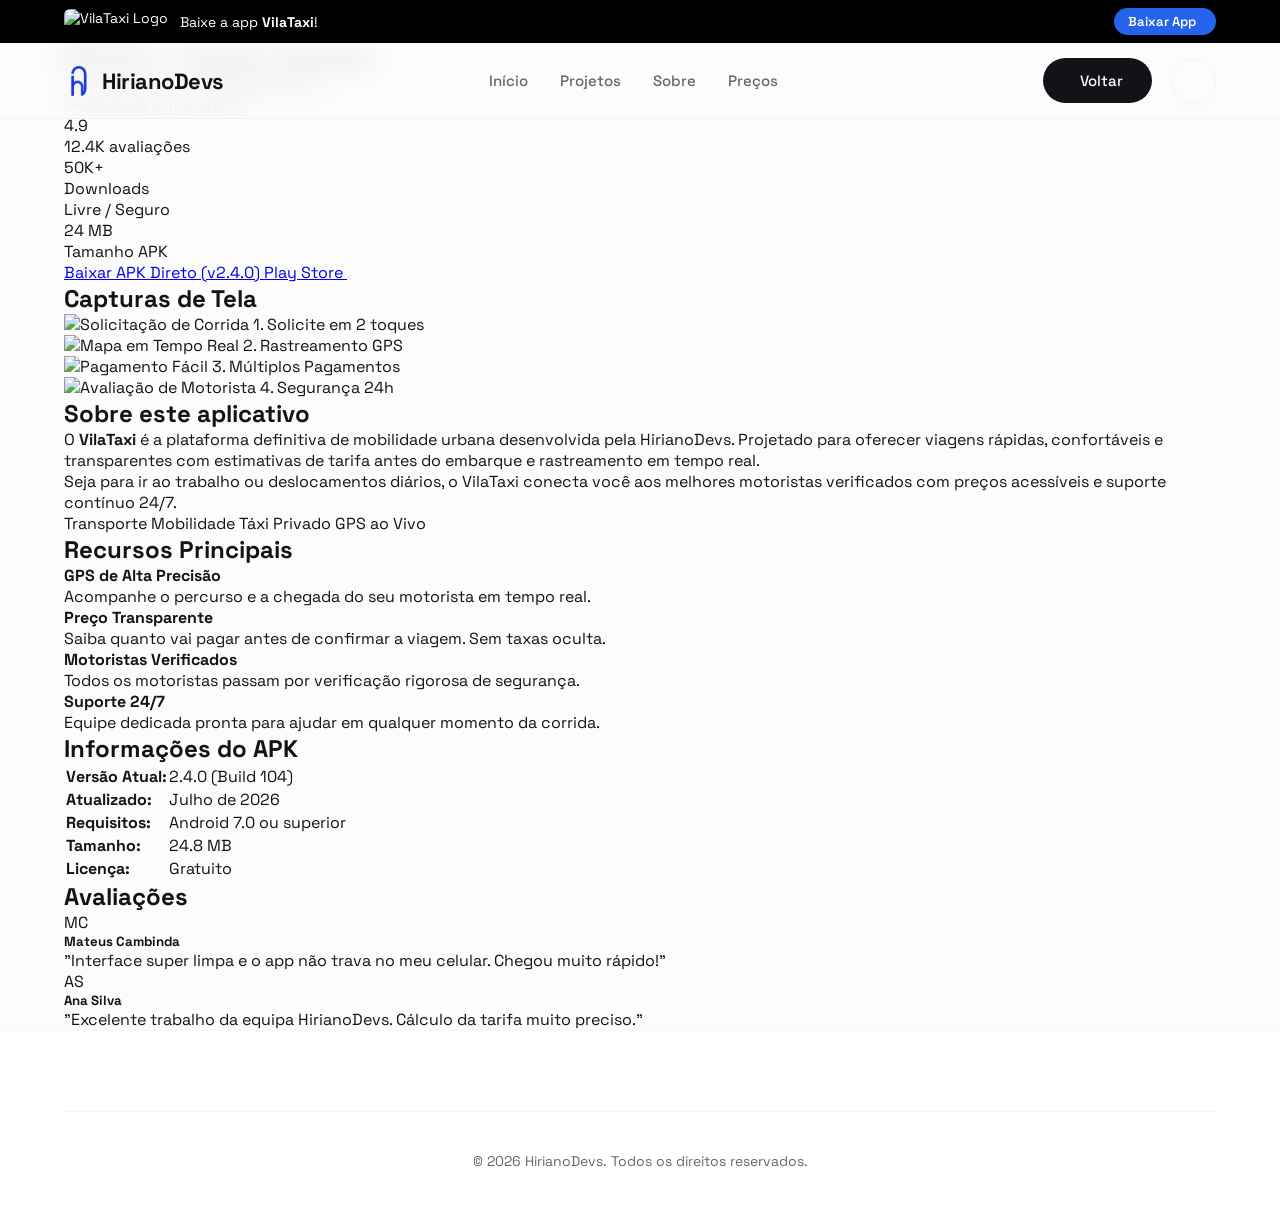
==== vilataxi/index.html @ 4a9a0a60 "Create index.html" ====
<!DOCTYPE html>
<html lang="pt-BR">
<head>
    <meta charset="UTF-8">
    <meta name="viewport" content="width=device-width, initial-scale=1.0">
    <title>VilaTaxi — Aplicativo de Mobilidade Urbana | HirianoDevs</title>

    <meta name="theme-color" content="#0066FF">
    <meta name="apple-mobile-web-app-status-bar-style" content="black-translucent">

    <link rel="icon" type="image/png" href="../images/favicon.png">

    <link rel="preconnect" href="https://fonts.googleapis.com">
    <link rel="preconnect" href="https://fonts.gstatic.com" crossorigin>
    <link href="https://fonts.googleapis.com/css2?family=Space+Grotesk:wght@400;500;600;700&display=swap" rel="stylesheet">
    <link href="https://cdn.jsdelivr.net/npm/remixicon@4.2.0/fonts/remixicon.css" rel="stylesheet">

    <!-- CSS Globais e Estilos da Store -->
    <link rel="stylesheet" href="../style.css">
    <link rel="stylesheet" href="vilataxi-store.css">
</head>
<body>

    <header>
        <!-- BARRA FIXA DO TOPO -->
        <div class="top-bar">
            <div class="container top-bar-container">
                <div class="top-bar-content">
                    <img src="https://i.supaimg.com/0c2919e9-36a7-40d3-ba4e-45bbb4658911/ccfa45b3-053c-4692-838f-c1f5b3a92fce.png" alt="VilaTaxi Logo" class="top-bar-logo">
                    <span>Baixe a app <strong>VilaTaxi</strong>!</span>
                </div>
                <a href="#download" class="top-bar-btn">Baixar App <i class="ri-download-2-line"></i></a>
            </div>
        </div>

        <!-- MENU DE NAVEGAÇÃO -->
        <div class="container nav-container">
            <a href="../" class="logo">
                <img class="logo" src="../images/logo.png" alt="HirianoDevs">
                HirianoDevs
            </a>

            <ul class="nav-menu" id="navMenu">
                <li><a href="../" class="nav-link">Início</a></li>
                <li><a href="../#projetos" class="nav-link">Projetos</a></li>
                <li><a href="../#sobre" class="nav-link">Sobre</a></li>
                <li><a href="../#precos" class="nav-link">Preços</a></li>
            </ul>

            <div class="nav-right-wrapper">
                <div class="nav-btn-wrapper">
                    <a href="../" class="btn-pill"><i class="ri-arrow-left-line"></i> Voltar</a>
                </div>

                <div class="header-actions">
                    <button class="theme-toggle-btn" id="themeToggle" aria-label="Alternar Tema">
                        <i class="ri-moon-line"></i>
                    </button>
                    <div class="menu-toggle" id="menuToggle">
                        <i class="ri-menu-line"></i>
                    </div>
                </div>
            </div>
        </div>
    </header>

    <main class="store-main">
        <div class="container">

            <!-- CABEÇALHO DO APLICATIVO (ESTILO PLAYSTORE) -->
            <section class="app-header-card">
                <div class="app-header-top">
                    <div class="app-icon-wrapper">
                        <img src="https://i.supaimg.com/0c2919e9-36a7-40d3-ba4e-45bbb4658911/ccfa45b3-053c-4692-838f-c1f5b3a92fce.png" alt="VilaTaxi Icon">
                    </div>
                    <div class="app-title-group">
                        <span class="verified-badge"><i class="ri-checkbox-circle-fill"></i> App Oficial</span>
                        <h1>VilaTaxi — Viagens Rápidas</h1>
                        <p class="app-developer">Desenvolvido por <strong>HirianoDevs Inc.</strong></p>
                        <p class="app-category">Mobilidade & Transporte</p>
                    </div>
                </div>

                <!-- MÉTRICAS / ESTATÍSTICAS DO APP -->
                <div class="app-stats-grid">
                    <div class="stat-item">
                        <div class="stat-value">4.9 <i class="ri-star-fill star-icon"></i></div>
                        <div class="stat-label">12.4K avaliações</div>
                    </div>
                    <div class="stat-divider"></div>
                    <div class="stat-item">
                        <div class="stat-value">50K+</div>
                        <div class="stat-label">Downloads</div>
                    </div>
                    <div class="stat-divider"></div>
                    <div class="stat-item">
                        <div class="stat-value"><i class="ri-shield-check-line text-green"></i></div>
                        <div class="stat-label">Livre / Seguro</div>
                    </div>
                    <div class="stat-divider"></div>
                    <div class="stat-item">
                        <div class="stat-value">24 MB</div>
                        <div class="stat-label">Tamanho APK</div>
                    </div>
                </div>

                <!-- AÇÕES DE DOWNLOAD -->
                <div class="app-action-buttons" id="download">
                    <a href="#" class="btn-store-install">
                        <i class="ri-download-cloud-2-line"></i>
                        <span>Baixar APK Direto (v2.4.0)</span>
                    </a>
                    <a href="#" class="btn-store-secondary">
                        <i class="ri-google-play-line"></i>
                        <span>Play Store</span>
                    </a>
                    <button class="btn-store-icon" aria-label="Compartilhar">
                        <i class="ri-share-line"></i>
                    </button>
                </div>
            </section>

            <!-- CARROSSEL DE CAPTURAS DE TELA -->
            <section class="store-section">
                <h2 class="section-title"><i class="ri-image-line"></i> Capturas de Tela</h2>
                <div class="screenshots-scroll">
                    <div class="screenshot-card">
                        <img src="https://images.unsplash.com/photo-1557223562-6c77ef16210f?q=80&w=600&auto=format&fit=crop" alt="Solicitação de Corrida">
                        <span class="screen-caption">1. Solicite em 2 toques</span>
                    </div>
                    <div class="screenshot-card">
                        <img src="https://images.unsplash.com/photo-1526628953301-3e589a6a8b74?q=80&w=600&auto=format&fit=crop" alt="Mapa em Tempo Real">
                        <span class="screen-caption">2. Rastreamento GPS</span>
                    </div>
                    <div class="screenshot-card">
                        <img src="https://images.unsplash.com/photo-1563013544-824ae1b704d3?q=80&w=600&auto=format&fit=crop" alt="Pagamento Fácil">
                        <span class="screen-caption">3. Múltiplos Pagamentos</span>
                    </div>
                    <div class="screenshot-card">
                        <img src="https://images.unsplash.com/photo-1512428559087-560fa5ceab42?q=80&w=600&auto=format&fit=crop" alt="Avaliação de Motorista">
                        <span class="screen-caption">4. Segurança 24h</span>
                    </div>
                </div>
            </section>

            <!-- SOBRE O APLICATIVO -->
            <section class="store-section">
                <h2 class="section-title"><i class="ri-information-line"></i> Sobre este aplicativo</h2>
                <div class="store-description-box">
                    <p>O <strong>VilaTaxi</strong> é a plataforma definitiva de mobilidade urbana desenvolvida pela HirianoDevs. Projetado para oferecer viagens rápidas, confortáveis e transparentes com estimativas de tarifa antes do embarque e rastreamento em tempo real.</p>
                    <p>Seja para ir ao trabalho ou deslocamentos diários, o VilaTaxi conecta você aos melhores motoristas verificados com preços acessíveis e suporte contínuo 24/7.</p>

                    <div class="tags-container">
                        <span class="store-tag">Transporte</span>
                        <span class="store-tag">Mobilidade</span>
                        <span class="store-tag">Táxi Privado</span>
                        <span class="store-tag">GPS ao Vivo</span>
                    </div>
                </div>
            </section>

            <!-- RECURSOS EM DESTAQUE -->
            <section class="store-section">
                <h2 class="section-title"><i class="ri-star-line"></i> Recursos Principais</h2>
                <div class="features-grid">
                    <div class="feature-card">
                        <i class="ri-map-pin-user-line icon-blue"></i>
                        <h4>GPS de Alta Precisão</h4>
                        <p>Acompanhe o percurso e a chegada do seu motorista em tempo real.</p>
                    </div>
                    <div class="feature-card">
                        <i class="ri-wallet-3-line icon-green"></i>
                        <h4>Preço Transparente</h4>
                        <p>Saiba quanto vai pagar antes de confirmar a viagem. Sem taxas oculta.</p>
                    </div>
                    <div class="feature-card">
                        <i class="ri-user-star-line icon-purple"></i>
                        <h4>Motoristas Verificados</h4>
                        <p>Todos os motoristas passam por verificação rigorosa de segurança.</p>
                    </div>
                    <div class="feature-card">
                        <i class="ri-customer-service-2-line icon-orange"></i>
                        <h4>Suporte 24/7</h4>
                        <p>Equipe dedicada pronta para ajudar em qualquer momento da corrida.</p>
                    </div>
                </div>
            </section>

            <!-- INFORMAÇÕES TÉCNICAS -->
            <section class="store-section">
                <h2 class="section-title"><i class="ri-code-s-slash-line"></i> Informações do APK</h2>
                <div class="specs-table-wrapper">
                    <table class="specs-table">
                        <tr>
                            <td><strong>Versão Atual:</strong></td>
                            <td>2.4.0 (Build 104)</td>
                        </tr>
                        <tr>
                            <td><strong>Atualizado:</strong></td>
                            <td>Julho de 2026</td>
                        </tr>
                        <tr>
                            <td><strong>Requisitos:</strong></td>
                            <td>Android 7.0 ou superior</td>
                        </tr>
                        <tr>
                            <td><strong>Tamanho:</strong></td>
                            <td>24.8 MB</td>
                        </tr>
                        <tr>
                            <td><strong>Licença:</strong></td>
                            <td>Gratuito</td>
                        </tr>
                    </table>
                </div>
            </section>

            <!-- AVALIAÇÕES DE USUÁRIOS -->
            <section class="store-section">
                <h2 class="section-title"><i class="ri-chat-smile-2-line"></i> Avaliações</h2>
                <div class="reviews-grid">
                    <div class="review-card">
                        <div class="review-header">
                            <div class="reviewer-avatar">MC</div>
                            <div>
                                <h5>Mateus Cambinda</h5>
                                <div class="review-stars">
                                    <i class="ri-star-fill"></i><i class="ri-star-fill"></i><i class="ri-star-fill"></i><i class="ri-star-fill"></i><i class="ri-star-fill"></i>
                                </div>
                            </div>
                        </div>
                        <p>"Interface super limpa e o app não trava no meu celular. Chegou muito rápido!"</p>
                    </div>

                    <div class="review-card">
                        <div class="review-header">
                            <div class="reviewer-avatar">AS</div>
                            <div>
                                <h5>Ana Silva</h5>
                                <div class="review-stars">
                                    <i class="ri-star-fill"></i><i class="ri-star-fill"></i><i class="ri-star-fill"></i><i class="ri-star-fill"></i><i class="ri-star-fill"></i>
                                </div>
                            </div>
                        </div>
                        <p>"Excelente trabalho da equipa HirianoDevs. Cálculo da tarifa muito preciso."</p>
                    </div>
                </div>
            </section>

        </div>
    </main>

    <footer>
        <div class="container">
            <div class="footer-bottom">
                <p>&copy; 2026 HirianoDevs. Todos os direitos reservados.</p>
            </div>
        </div>
    </footer>

    <script src="../script.js"></script>
</body>
</html>
---- style.css ----
/* --- RESET & VARIÁVEIS MULTITEMA --- */
* {
    margin: 0;
    padding: 0;
    box-sizing: border-box;
    font-family: 'Space Grotesk', sans-serif;
    transition: background-color 0.4s ease, color 0.4s ease, transform 0.3s cubic-bezier(0.16, 1, 0.3, 1), box-shadow 0.3s ease;
}

:root {
    /* Paleta Light Padrão */
    --bg-main: #fcfcfd;
    --bg-card: #ffffff;
    --text-dark: #121316;
    --text-muted: #646770;
    --accent: #2563eb;
    --border-soft: rgba(0, 0, 0, 0.04);
    --header-blur: rgba(252, 252, 253, 0.85);
    
    --topbar-bg: #000000;
    --topbar-text: #ffffff;
    
    --banner-blue: linear-gradient(135deg, #eff6ff 0%, #dbeafe 100%);
    --banner-green: linear-gradient(135deg, #f0fdf4 0%, #dcfce7 100%);
    --banner-purple: linear-gradient(135deg, #faf5ff 0%, #f3e8ff 100%);
    --banner-icon: rgba(255, 255, 255, 0.8);
    --card-glass: rgba(255, 255, 255, 0.7);
    --newsletter-bg: linear-gradient(135deg, #f8fafc 0%, #f1f5f9 100%);
    
    --shadow-soft: 0 10px 40px -10px rgba(0, 0, 0, 0.04);
    --shadow-pro: 0 30px 60px -15px rgba(18, 19, 22, 0.08);
    --radius-pill: 9999px;
    --radius-card: 24px;
}

body.dark-theme {
    /* Paleta Dark Otimizada */
    --bg-main: #0b0c0e;
    --bg-card: #13151a;
    --text-dark: #f3f4f6;
    --text-muted: #9ca3af;
    --accent: #3b82f6;
    --border-soft: rgba(255, 255, 255, 0.06);
    --header-blur: rgba(11, 12, 14, 0.85);
    
    --topbar-bg: #1e232d;
    --topbar-text: #ffffff;
    
    --banner-blue: linear-gradient(135deg, #141f36 0%, #1d2d4f 100%);
    --banner-green: linear-gradient(135deg, #0d2818 0%, #164428 100%);
    --banner-purple: linear-gradient(135deg, #241438 0%, #3b1f5c 100%);
    --banner-icon: rgba(255, 255, 255, 0.07);
    --card-glass: rgba(19, 21, 26, 0.7);
    --newsletter-bg: linear-gradient(135deg, #13151a 0%, #1a1d24 100%);
    
    --shadow-soft: 0 10px 40px -10px rgba(0, 0, 0, 0.3);
    --shadow-pro: 0 30px 60px -15px rgba(0, 0, 0, 0.5);
}

body {
    background-color: var(--bg-main);
    color: var(--text-dark);
    overflow-x: hidden;
}

/* --- LAYOUT UTILITIES --- */
.container {
    width: 100%;
    max-width: 1200px;
    margin: 0 auto;
    padding: 0 24px;
}

/* --- HEADER & TOP BAR --- */
header {
    position: fixed;
    top: 0;
    left: 0;
    width: 100%;
    z-index: 1000;
    background: var(--header-blur);
    backdrop-filter: blur(12px);
    border-bottom: 1px solid var(--border-soft);
}

/* BARRA PROMOCIONAL TOP BAR */
.top-bar {
    background-color: var(--topbar-bg);
    color: var(--topbar-text);
    padding: 8px 0;
    font-size: 14px;
}

.top-bar-container {
    display: flex;
    justify-content: space-between;
    align-items: center;
}

.top-bar-content {
    display: flex;
    align-items: center;
    gap: 12px;
}

.top-bar-logo {
    height: 26px;
    width: auto;
    object-fit: contain;
    border-radius: 6px;
}

.top-bar-btn {
    background: var(--accent);
    color: #ffffff;
    padding: 5px 14px;
    border-radius: var(--radius-pill);
    text-decoration: none;
    font-size: 13px;
    font-weight: 600;
    display: inline-flex;
    align-items: center;
    gap: 6px;
}

.top-bar-btn:hover {
    filter: brightness(1.1);
    transform: scale(1.03);
}

.nav-container {
    display: flex;
    justify-content: space-between;
    align-items: center;
    height: 75px;
}

.logo {
    font-size: 22px;
    font-weight: 700;
    letter-spacing: -0.5px;
    color: var(--text-dark);
    text-decoration: none;
    display: flex;
    align-items: center;
    gap: 8px;
    height: 30px;
}

.nav-menu {
    display: flex;
    gap: 32px;
    list-style: none;
}

.nav-link {
    text-decoration: none;
    color: var(--text-muted);
    font-weight: 500;
    font-size: 15px;
}

.nav-link:hover {
    color: var(--text-dark);
}

.nav-right-wrapper {
    display: flex;
    align-items: center;
    gap: 20px;
}

.header-actions {
    display: flex;
    align-items: center;
    gap: 16px;
}

/* BOTÃO SELETOR DE TEMA */
.theme-toggle-btn {
    background: transparent;
    border: 1px solid var(--border-soft);
    color: var(--text-dark);
    width: 44px;
    height: 44px;
    border-radius: var(--radius-pill);
    display: flex;
    align-items: center;
    justify-content: center;
    cursor: pointer;
    font-size: 18px;
    box-shadow: var(--shadow-soft);
}

.theme-toggle-btn:hover {
    transform: scale(1.05);
    background-color: var(--bg-card);
}

.btn-pill {
    background: var(--text-dark);
    color: var(--bg-main);
    padding: 12px 28px;
    border-radius: var(--radius-pill);
    text-decoration: none;
    font-weight: 500;
    font-size: 15px;
    border: 1px solid transparent;
    display: inline-flex;
    align-items: center;
    justify-content: center;
    gap: 8px;
    cursor: pointer;
}

.btn-pill:hover {
    background: transparent;
    color: var(--text-dark);
    border-color: var(--text-dark);
}

.menu-toggle {
    display: none;
    font-size: 24px;
    cursor: pointer;
    color: var(--text-dark);
}

/* --- HERO SECTION --- */
.hero {
    padding-top: 190px; /* Ajustado para acomodar a barra promocional */
    padding-bottom: 80px;
    text-align: center;
}

.badge {
    background: var(--newsletter-bg);
    color: var(--text-muted);
    padding: 6px 16px;
    border-radius: var(--radius-pill);
    font-size: 14px;
    font-weight: 500;
    display: inline-block;
    margin-bottom: 24px;
    border: 1px solid var(--border-soft);
}

.hero h1 {
    font-size: 56px;
    font-weight: 700;
    line-height: 1.1;
    letter-spacing: -2px;
    margin-bottom: 24px;
    max-width: 850px;
    margin-left: auto;
    margin-right: auto;
}

.hero p {
    font-size: 18px;
    color: var(--text-muted);
    max-width: 580px;
    margin: 0 auto 48px auto;
    line-height: 1.6;
}

.hero-image-container {
    max-width: 1000px;
    margin: 16px auto 0 auto;
    border-radius: var(--radius-card);
    padding: 6px;
    background: var(--bg-card);
    border: 1px solid var(--border-soft);
    box-shadow: var(--shadow-pro);
}

.hero-img-pro {
    width: 100%;
    height: auto;
    display: block;
    border-radius: 18px;
    object-fit: cover;
    max-height: 480px;
}

/* --- BANNERS SUAVES --- */
.banners-section {
    padding-top: 60px;
}

.banners-grid {
    display: grid;
    grid-template-columns: repeat(2, 1fr);
    gap: 24px;
    margin-bottom: 60px;
}

.banner-card {
    border-radius: var(--radius-card);
    padding: 48px;
    display: flex;
    flex-direction: column;
    justify-content: space-between;
    min-height: 380px;
    position: relative;
    overflow: hidden;
    box-shadow: var(--shadow-soft);
    border: 1px solid var(--border-soft);
}

.banner-card.blue { background: var(--banner-blue); }
.banner-card.green { background: var(--banner-green); }
.banner-card.purple { background: var(--banner-purple); grid-column: span 2; min-height: 320px; }

.banner-content h3 {
    font-size: 28px;
    font-weight: 600;
    letter-spacing: -0.5px;
    margin-bottom: 12px;
}

.banner-content p {
    color: var(--text-muted);
    font-size: 16px;
    line-height: 1.5;
    max-width: 420px;
    margin-bottom: 24px;
}

.banner-card .icon-wrapper {
    width: 56px;
    height: 56px;
    background: var(--banner-icon);
    backdrop-filter: blur(8px);
    border-radius: 16px;
    display: flex;
    align-items: center;
    justify-content: center;
    font-size: 26px;
    color: var(--text-dark);
    box-shadow: 0 4px 20px rgba(0,0,0,0.02);
    margin-bottom: 32px;
}

.banner-card:hover {
    transform: translateY(-5px);
    box-shadow: 0 24px 48px -10px rgba(0, 0, 0, 0.15);
}

/* --- SERVICES SECTION --- */
.services-section {
    padding: 80px 0;
    border-top: 1px solid var(--border-soft);
}

.section-header {
    margin-bottom: 48px;
}

.section-header h2 {
    font-size: 36px;
    font-weight: 700;
    letter-spacing: -1px;
}

.services-list {
    display: grid;
    grid-template-columns: repeat(3, 1fr);
    gap: 32px;
}

.service-item {
    background: var(--card-glass);
    border: 1px solid var(--border-soft);
    padding: 32px;
    border-radius: var(--radius-card);
    box-shadow: var(--shadow-soft);
}

.service-item i {
    font-size: 32px;
    color: var(--text-dark);
    display: block;
    margin-bottom: 20px;
}

.service-item h4 {
    font-size: 20px;
    font-weight: 600;
    margin-bottom: 8px;
}

.service-item p {
    color: var(--text-muted);
    font-size: 15px;
    line-height: 1.6;
}

/* --- NEWSLETTER SECTION --- */
.newsletter-section {
    padding: 80px 0;
    border-top: 1px solid var(--border-soft);
}

.newsletter-box {
    background: var(--newsletter-bg);
    border-radius: var(--radius-card);
    padding: 60px 40px;
    text-align: center;
    max-width: 900px;
    margin: 0 auto;
    border: 1px solid var(--border-soft);
}

.newsletter-box h2 {
    font-size: 36px;
    font-weight: 700;
    letter-spacing: -1px;
    margin-bottom: 12px;
}

.newsletter-box p {
    color: var(--text-muted);
    font-size: 16px;
    max-width: 520px;
    margin: 0 auto 32px auto;
    line-height: 1.5;
}

.newsletter-form {
    display: flex;
    gap: 12px;
    max-width: 500px;
    margin: 0 auto;
    background: var(--bg-card);
    padding: 6px;
    border-radius: var(--radius-pill);
    border: 1px solid var(--border-soft);
    box-shadow: var(--shadow-soft);
}

.input-pill {
    flex: 1;
    border: none;
    background: transparent;
    padding: 0 24px;
    font-size: 15px;
    outline: none;
    color: var(--text-dark);
    width: 100%;
}

/* --- FOOTER --- */
footer {
    padding: 80px 0 40px 0;
    border-top: 1px solid var(--border-soft);
    background: var(--bg-card);
}

.footer-grid {
    display: grid;
    grid-template-columns: 2fr repeat(3, 1fr);
    gap: 48px;
    margin-bottom: 60px;
}

.brand-col .footer-desc {
    color: var(--text-muted);
    margin-top: 16px;
    margin-bottom: 24px;
    font-size: 15px;
    line-height: 1.6;
    max-width: 300px;
}

.social-links {
    display: flex;
    gap: 16px;
}

.social-links a {
    color: var(--text-muted);
    font-size: 20px;
    text-decoration: none;
}

.social-links a:hover {
    color: var(--text-dark);
}

.footer-col h4 {
    font-size: 16px;
    font-weight: 600;
    margin-bottom: 24px;
    text-transform: uppercase;
    letter-spacing: 0.5px;
}

.footer-col ul {
    list-style: none;
    display: flex;
    flex-direction: column;
    gap: 12px;
}

.footer-col ul a {
    text-decoration: none;
    color: var(--text-muted);
    font-size: 15px;
}

.footer-col ul a:hover {
    color: var(--text-dark);
}

.footer-bottom {
    border-top: 1px solid var(--border-soft);
    padding-top: 40px;
    text-align: center;
    color: var(--text-muted);
    font-size: 14px;
}

/* --- ELEMENTOS FLUTUANTES --- */
.floating-btn {
    position: fixed;
    z-index: 999;
    border: none;
    outline: none;
    display: flex;
    align-items: center;
    justify-content: center;
    cursor: pointer;
    box-shadow: 0 8px 32px rgba(0,0,0,0.12);
    text-decoration: none;
}

.floating-btn:hover {
    transform: translateY(-4px) scale(1.04);
}

.whatsapp-btn {
    bottom: 24px;
    right: 24px;
    width: 56px;
    height: 56px;
    background-color: #25D366;
    color: #ffffff;
    border-radius: var(--radius-pill);
    font-size: 28px;
}

.scroll-navigation {
    position: fixed;
    bottom: 24px;
    left: 24px;
    display: flex;
    flex-direction: column;
    gap: 10px;
    z-index: 999;
}

.nav-arrow {
    position: static;
    width: 46px;
    height: 46px;
    background-color: var(--bg-card);
    color: var(--text-dark);
    border: 1px solid var(--border-soft);
    border-radius: var(--radius-pill);
    font-size: 18px;
}

/* --- RESPONSIVIDADE --- */
@media (max-width: 992px) {
    .hero h1 { font-size: 42px; }
    .banners-grid { grid-template-columns: 1fr; }
    .banner-card.purple { grid-column: span 1; }
    .services-list { grid-template-columns: repeat(2, 1fr); }
    .footer-grid { grid-template-columns: 1fr 1fr; gap: 32px; }
}

@media (max-width: 768px) {
    .top-bar-container {
        justify-content: center;
    }
    .top-bar-content span {
        font-size: 12px;
    }
    .top-bar-btn {
        display: none; /* Oculta o botão pequeno no mobile para economizar espaço */
    }

    .nav-menu {
        display: none;
        position: absolute;
        top: 110px; /* Ajustado para a altura combinada do header + top-bar */
        left: 0;
        width: 100%;
        background: var(--bg-main);
        flex-direction: column;
        padding: 32px;
        gap: 24px;
        border-bottom: 1px solid var(--border-soft);
        box-shadow: var(--shadow-soft);
    }

    .nav-menu.active {
        display: flex;
    }

    .menu-toggle {
        display: block;
    }

    .hero { padding-top: 150px; }
    .hero h1 { font-size: 32px; letter-spacing: -1px; }
    .hero-img-pro { max-height: 280px; }
    .banner-card { padding: 32px; min-height: 320px; }
    .services-list { grid-template-columns: 1fr; gap: 20px; }
    .nav-btn-wrapper { display: none; }
    
    .newsletter-box { padding: 40px 20px; }
    .newsletter-box h2 { font-size: 28px; }
    .newsletter-form { 
        flex-direction: column; 
        background: transparent; 
        border: none; 
        box-shadow: none; 
        padding: 0; 
        gap: 12px;
    }
    .input-pill { 
        background: var(--bg-card); 
        height: 54px; 
        border-radius: var(--radius-pill); 
        border: 1px solid var(--border-soft); 
        padding: 0 24px;
        box-shadow: var(--shadow-soft);
    }
    .newsletter-form .btn-pill {
        height: 54px;
        width: 100%;
        border-radius: var(--radius-pill);
    }
    
    .footer-grid { grid-template-columns: 1fr; gap: 32px; }
    .footer-col h4 { margin-bottom: 12px; }
    
    .whatsapp-btn { bottom: 16px; right: 16px; width: 50px; height: 50px; font-size: 24px; }
    .scroll-navigation { bottom: 16px; left: 16px; }
    .nav-arrow { width: 42px; height: 42px; font-size: 16px; }
}
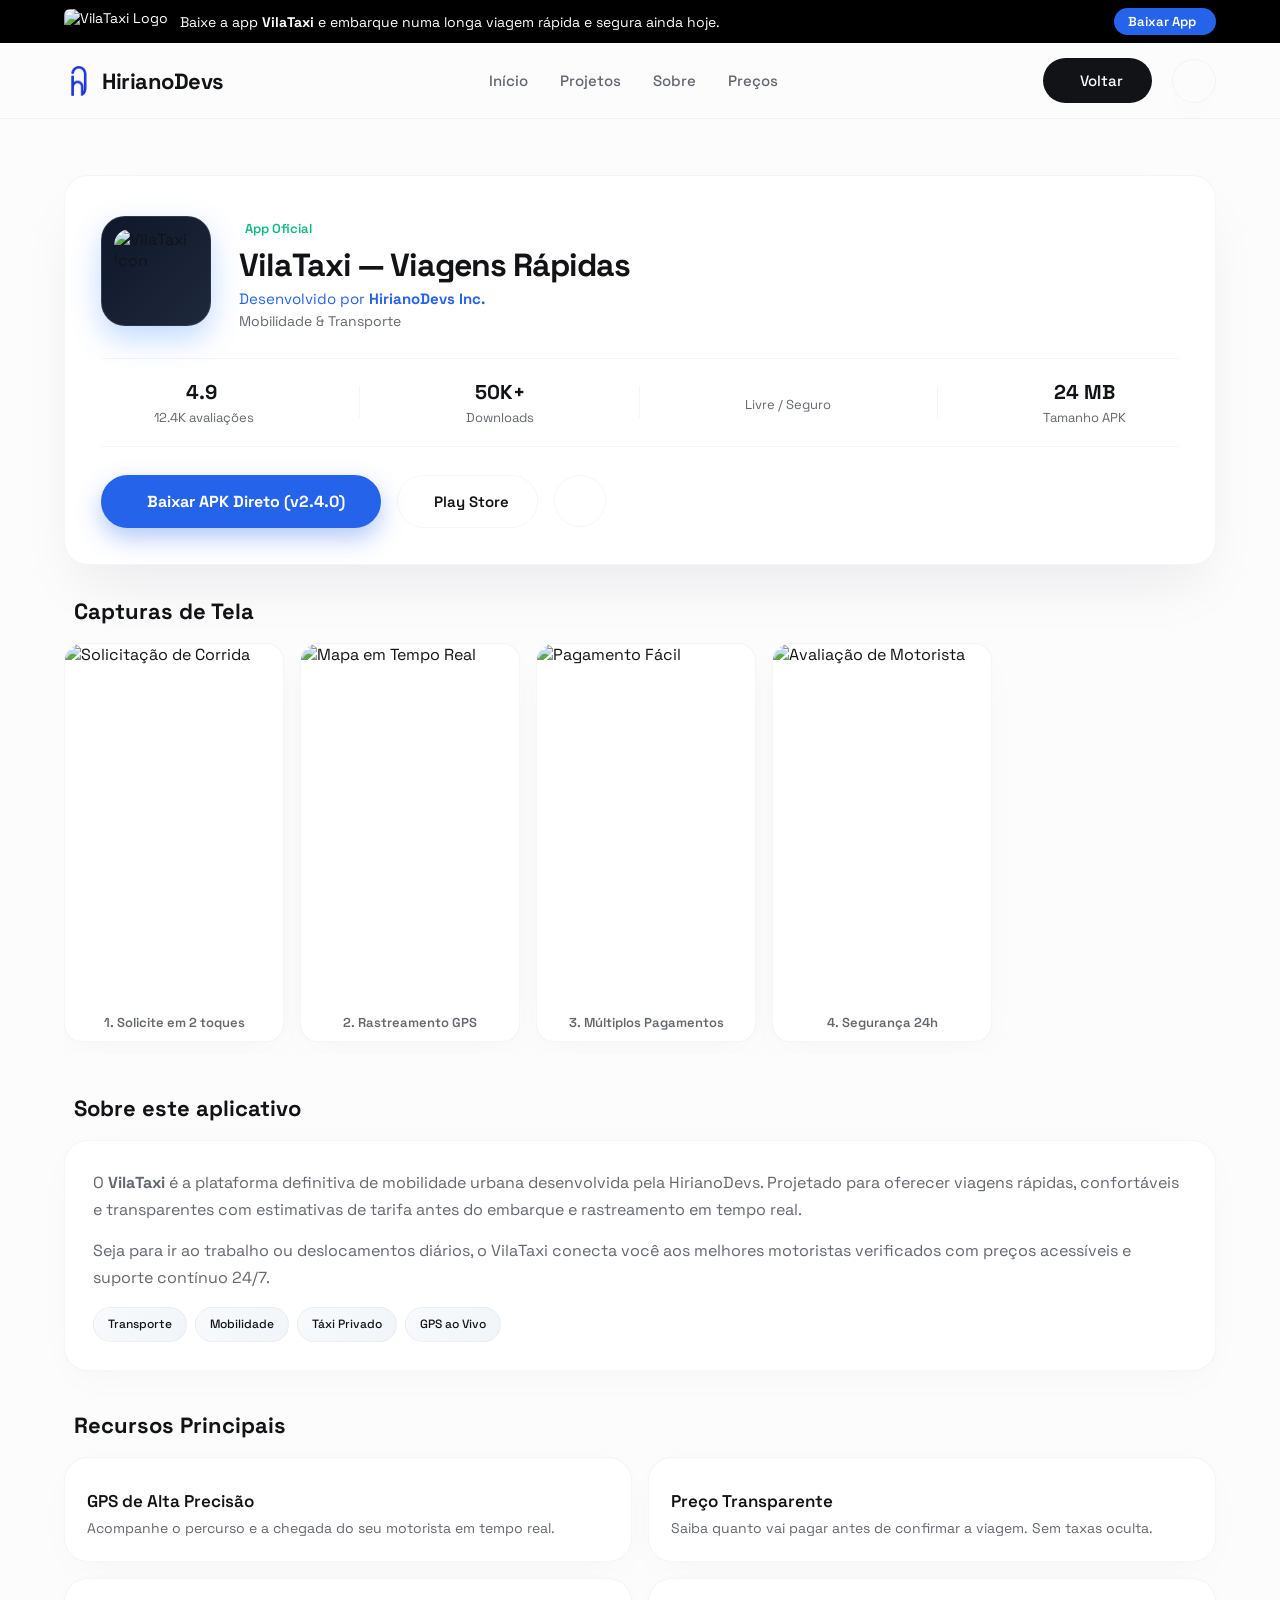
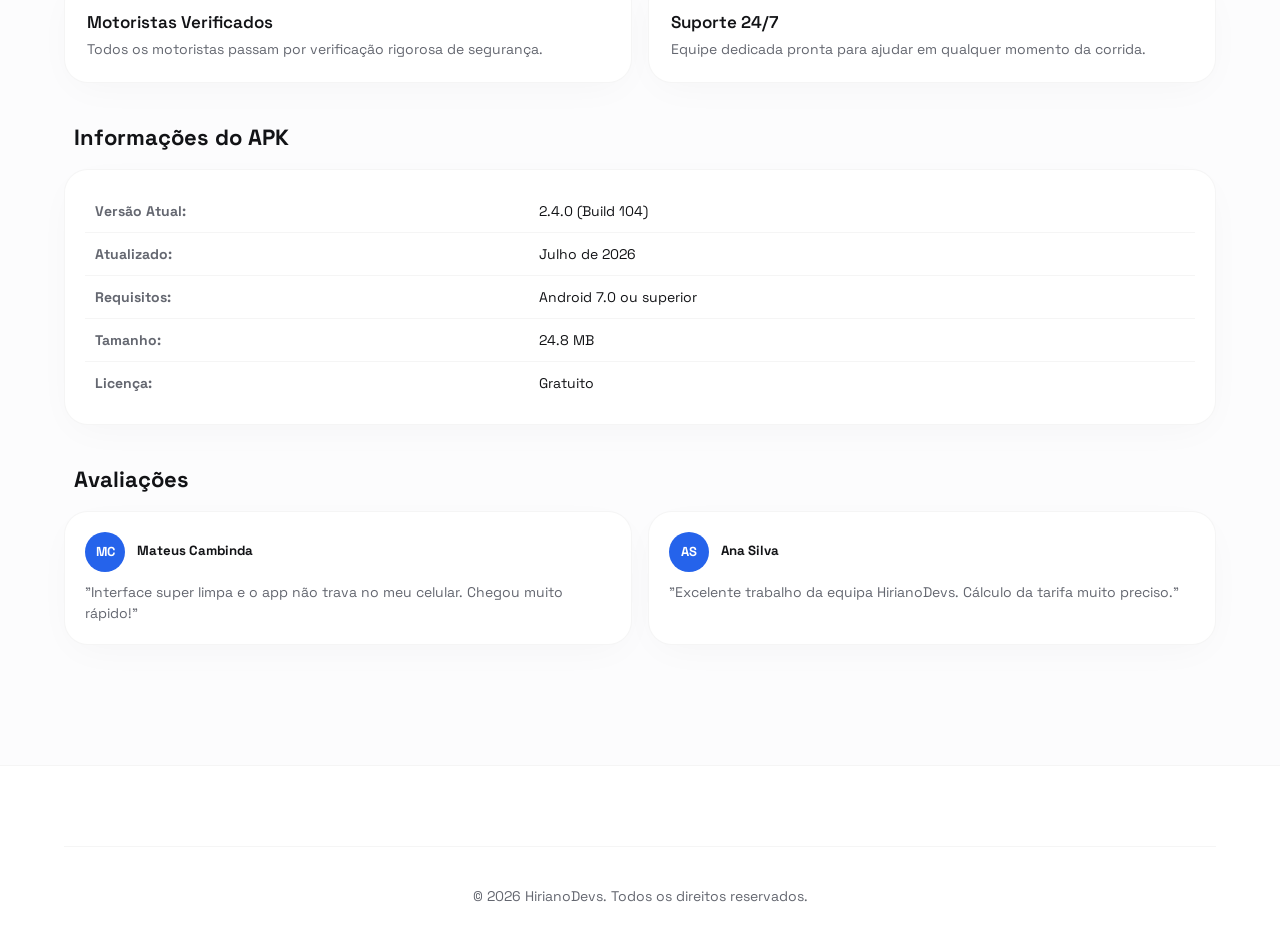
==== commit 7de1d938: "Update index.html" ====
--- a/vilataxi/index.html
+++ b/vilataxi/index.html
@@ -3,7 +3,7 @@
 <head>
     <meta charset="UTF-8">
     <meta name="viewport" content="width=device-width, initial-scale=1.0">
-    <title>VilaTaxi — Aplicativo de Mobilidade Urbana | HirianoDevs</title>
+    <title>VilaTaxi — Aplicativo de Mobilidade Urbana vilankulos | HirianoDevs</title>
 
     <meta name="theme-color" content="#0066FF">
     <meta name="apple-mobile-web-app-status-bar-style" content="black-translucent">
@@ -27,7 +27,7 @@
             <div class="container top-bar-container">
                 <div class="top-bar-content">
                     <img src="https://i.supaimg.com/0c2919e9-36a7-40d3-ba4e-45bbb4658911/ccfa45b3-053c-4692-838f-c1f5b3a92fce.png" alt="VilaTaxi Logo" class="top-bar-logo">
-                    <span>Baixe a app <strong>VilaTaxi</strong>!</span>
+                    <span>Baixe a app <strong>VilaTaxi</strong> e embarque numa longa viagem rápida e segura ainda hoje.</span>
                 </div>
                 <a href="#download" class="top-bar-btn">Baixar App <i class="ri-download-2-line"></i></a>
             </div>
@@ -125,7 +125,7 @@
                 <h2 class="section-title"><i class="ri-image-line"></i> Capturas de Tela</h2>
                 <div class="screenshots-scroll">
                     <div class="screenshot-card">
-                        <img src="https://images.unsplash.com/photo-1557223562-6c77ef16210f?q=80&w=600&auto=format&fit=crop" alt="Solicitação de Corrida">
+                        <img src="https://i.supaimg.com/0c2919e9-36a7-40d3-ba4e-45bbb4658911/ee0a08c4-ec26-42ec-b683-75f92708c311.jpg" alt="Solicitação de Corrida">
                         <span class="screen-caption">1. Solicite em 2 toques</span>
                     </div>
                     <div class="screenshot-card">
@@ -261,4 +261,3 @@
     <script src="../script.js"></script>
 </body>
 </html>
-
--- a/vilataxi/vilataxi-store.css
+++ b/vilataxi/vilataxi-store.css
@@ -0,0 +1,535 @@
+/* ============================================================
+   ESTILOS DA PÁGINA DE DETALHES DO APLICATIVO (PLAYSTORE STYLE)
+   ============================================================ */
+
+.store-main {
+    padding-top: 175px;
+    padding-bottom: 80px;
+}
+
+/* --- CARD DO CABEÇALHO DO APP --- */
+.app-header-card {
+    background: var(--bg-card);
+    border: 1px solid var(--border-soft);
+    border-radius: var(--radius-card);
+    padding: 36px;
+    box-shadow: var(--shadow-pro);
+    margin-bottom: 32px;
+    position: relative;
+}
+
+.app-header-top {
+    display: flex;
+    align-items: center;
+    gap: 28px;
+    margin-bottom: 28px;
+}
+
+.app-icon-wrapper {
+    width: 110px;
+    height: 110px;
+    border-radius: 24px;
+    background: linear-gradient(135deg, #0f172a, #1e293b);
+    padding: 12px;
+    box-shadow: 0 12px 30px rgba(0, 102, 255, 0.25);
+    border: 1px solid rgba(255, 255, 255, 0.1);
+    flex-shrink: 0;
+}
+
+.app-icon-wrapper img {
+    width: 100%;
+    height: 100%;
+    object-fit: contain;
+    border-radius: 16px;
+}
+
+.app-title-group h1 {
+    font-size: 32px;
+    font-weight: 700;
+    letter-spacing: -1px;
+    margin-bottom: 4px;
+    color: var(--text-dark);
+}
+
+.app-developer {
+    color: var(--accent);
+    font-size: 15px;
+    margin-bottom: 4px;
+}
+
+.app-category {
+    color: var(--text-muted);
+    font-size: 14px;
+}
+
+.verified-badge {
+    display: inline-flex;
+    align-items: center;
+    gap: 6px;
+    color: #10b981;
+    font-size: 13px;
+    font-weight: 600;
+    margin-bottom: 8px;
+}
+
+/* --- GRID DE MÉTRICAS DO APP --- */
+.app-stats-grid {
+    display: flex;
+    align-items: center;
+    justify-content: space-around;
+    padding: 20px 0;
+    border-top: 1px solid var(--border-soft);
+    border-bottom: 1px solid var(--border-soft);
+    margin-bottom: 28px;
+}
+
+.stat-item {
+    text-align: center;
+}
+
+.stat-value {
+    font-size: 20px;
+    font-weight: 700;
+    color: var(--text-dark);
+    display: flex;
+    align-items: center;
+    justify-content: center;
+    gap: 4px;
+}
+
+.stat-label {
+    font-size: 13px;
+    color: var(--text-muted);
+    margin-top: 4px;
+}
+
+.stat-divider {
+    width: 1px;
+    height: 32px;
+    background-color: var(--border-soft);
+}
+
+.star-icon {
+    color: #f59e0b;
+    font-size: 18px;
+}
+
+.text-green {
+    color: #10b981;
+}
+
+/* --- BOTÕES DE AÇÃO --- */
+.app-action-buttons {
+    display: flex;
+    align-items: center;
+    gap: 16px;
+    flex-wrap: wrap;
+}
+
+.btn-store-install {
+    background: var(--accent);
+    color: #ffffff;
+    padding: 16px 36px;
+    border-radius: var(--radius-pill);
+    font-weight: 700;
+    font-size: 16px;
+    text-decoration: none;
+    display: inline-flex;
+    align-items: center;
+    gap: 10px;
+    box-shadow: 0 10px 25px rgba(37, 99, 235, 0.35);
+    transition: all 0.3s ease;
+}
+
+.btn-store-install:hover {
+    transform: translateY(-2px);
+    box-shadow: 0 14px 30px rgba(37, 99, 235, 0.5);
+}
+
+.btn-store-secondary {
+    background: transparent;
+    color: var(--text-dark);
+    border: 1px solid var(--border-soft);
+    padding: 16px 28px;
+    border-radius: var(--radius-pill);
+    font-weight: 600;
+    font-size: 15px;
+    text-decoration: none;
+    display: inline-flex;
+    align-items: center;
+    gap: 8px;
+}
+
+.btn-store-secondary:hover {
+    background: var(--newsletter-bg);
+}
+
+.btn-store-icon {
+    width: 52px;
+    height: 52px;
+    border-radius: var(--radius-pill);
+    border: 1px solid var(--border-soft);
+    background: transparent;
+    color: var(--text-dark);
+    font-size: 20px;
+    display: flex;
+    align-items: center;
+    justify-content: center;
+    cursor: pointer;
+}
+
+/* --- SEÇÕES DA STORE --- */
+.store-section {
+    margin-bottom: 40px;
+}
+
+.section-title {
+    font-size: 22px;
+    font-weight: 700;
+    margin-bottom: 18px;
+    display: flex;
+    align-items: center;
+    gap: 10px;
+    color: var(--text-dark);
+}
+
+/* --- SCREENSHOTS SCROLL --- */
+.screenshots-scroll {
+    display: flex;
+    gap: 16px;
+    overflow-x: auto;
+    padding-bottom: 12px;
+    scroll-snap-type: x mandatory;
+    -webkit-overflow-scrolling: touch;
+}
+
+.screenshots-scroll::-webkit-scrollbar {
+    height: 6px;
+}
+
+.screenshots-scroll::-webkit-scrollbar-thumb {
+    background: var(--border-soft);
+    border-radius: 10px;
+}
+
+.screenshot-card {
+    flex: 0 0 220px;
+    scroll-snap-align: start;
+    border-radius: 18px;
+    overflow: hidden;
+    background: var(--bg-card);
+    border: 1px solid var(--border-soft);
+    box-shadow: var(--shadow-soft);
+}
+
+.screenshot-card img {
+    width: 100%;
+    height: 360px;
+    object-fit: cover;
+    display: block;
+}
+
+.screen-caption {
+    display: block;
+    padding: 10px;
+    font-size: 13px;
+    font-weight: 600;
+    text-align: center;
+    color: var(--text-muted);
+}
+
+/* --- DESCRIÇÃO & TAGS --- */
+.store-description-box {
+    background: var(--bg-card);
+    padding: 28px;
+    border-radius: var(--radius-card);
+    border: 1px solid var(--border-soft);
+    box-shadow: var(--shadow-soft);
+    line-height: 1.7;
+    color: var(--text-muted);
+}
+
+.store-description-box p {
+    margin-bottom: 14px;
+}
+
+.tags-container {
+    display: flex;
+    gap: 8px;
+    flex-wrap: wrap;
+    margin-top: 16px;
+}
+
+.store-tag {
+    background: var(--newsletter-bg);
+    border: 1px solid var(--border-soft);
+    padding: 6px 14px;
+    border-radius: var(--radius-pill);
+    font-size: 12px;
+    font-weight: 500;
+    color: var(--text-dark);
+}
+
+/* --- RECURSOS GRID --- */
+.features-grid {
+    display: grid;
+    grid-template-columns: repeat(2, 1fr);
+    gap: 16px;
+}
+
+.feature-card {
+    background: var(--bg-card);
+    padding: 22px;
+    border-radius: var(--radius-card);
+    border: 1px solid var(--border-soft);
+    box-shadow: var(--shadow-soft);
+}
+
+.feature-card i {
+    font-size: 26px;
+    margin-bottom: 10px;
+    display: block;
+}
+
+.icon-blue { color: #2563eb; }
+.icon-green { color: #10b981; }
+.icon-purple { color: #8b5cf6; }
+.icon-orange { color: #f97316; }
+
+.feature-card h4 {
+    font-size: 17px;
+    font-weight: 600;
+    margin-bottom: 6px;
+    color: var(--text-dark);
+}
+
+.feature-card p {
+    color: var(--text-muted);
+    font-size: 14px;
+    line-height: 1.5;
+}
+
+/* --- TABELA TÉCNICA --- */
+.specs-table-wrapper {
+    background: var(--bg-card);
+    border-radius: var(--radius-card);
+    border: 1px solid var(--border-soft);
+    padding: 20px;
+    box-shadow: var(--shadow-soft);
+}
+
+.specs-table {
+    width: 100%;
+    border-collapse: collapse;
+}
+
+.specs-table td {
+    padding: 12px 10px;
+    border-bottom: 1px solid var(--border-soft);
+    font-size: 14px;
+    color: var(--text-dark);
+}
+
+.specs-table tr:last-child td {
+    border-bottom: none;
+}
+
+.specs-table td:first-child {
+    color: var(--text-muted);
+    width: 40%;
+}
+
+/* --- AVALIAÇÕES --- */
+.reviews-grid {
+    display: grid;
+    grid-template-columns: repeat(2, 1fr);
+    gap: 16px;
+}
+
+.review-card {
+    background: var(--bg-card);
+    border: 1px solid var(--border-soft);
+    border-radius: var(--radius-card);
+    padding: 20px;
+    box-shadow: var(--shadow-soft);
+}
+
+.review-header {
+    display: flex;
+    align-items: center;
+    gap: 12px;
+    margin-bottom: 10px;
+}
+
+.reviewer-avatar {
+    width: 40px;
+    height: 40px;
+    border-radius: 50%;
+    background: var(--accent);
+    color: #ffffff;
+    font-weight: 700;
+    display: flex;
+    align-items: center;
+    justify-content: center;
+    font-size: 13px;
+}
+
+.review-stars {
+    color: #f59e0b;
+    font-size: 12px;
+    margin-top: 2px;
+}
+
+.review-card p {
+    color: var(--text-muted);
+    font-size: 14px;
+    line-height: 1.5;
+}
+
+/* ============================================================
+   AJUSTES RESPONSIVOS AVANÇADOS PARA MOBILE E DISPOSITIVOS PEQUENOS
+   ============================================================ */
+
+@media (max-width: 768px) {
+    .store-main {
+        padding-top: 135px;
+        padding-bottom: 40px;
+    }
+
+    .app-header-card {
+        padding: 20px 16px;
+        border-radius: 20px;
+        margin-bottom: 24px;
+    }
+
+    /* Layout Nativo Play Store no Celular (Ícone + Título Lado a Lado) */
+    .app-header-top {
+        flex-direction: row;
+        align-items: flex-start;
+        gap: 16px;
+        text-align: left;
+        margin-bottom: 20px;
+    }
+
+    .app-icon-wrapper {
+        width: 80px;
+        height: 80px;
+        border-radius: 18px;
+        padding: 8px;
+    }
+
+    .app-title-group h1 {
+        font-size: 20px;
+        letter-spacing: -0.5px;
+        line-height: 1.2;
+        margin-bottom: 2px;
+    }
+
+    .app-developer {
+        font-size: 13px;
+    }
+
+    .app-category {
+        font-size: 12px;
+    }
+
+    .verified-badge {
+        font-size: 11px;
+        margin-bottom: 4px;
+    }
+
+    /* Métricas Compactas em Fila */
+    .app-stats-grid {
+        display: grid;
+        grid-template-columns: repeat(4, 1fr);
+        gap: 4px;
+        padding: 12px 0;
+        margin-bottom: 20px;
+    }
+
+    .stat-divider {
+        display: none;
+    }
+
+    .stat-value {
+        font-size: 14px;
+    }
+
+    .stat-label {
+        font-size: 10px;
+        white-space: nowrap;
+        overflow: hidden;
+        text-overflow: ellipsis;
+    }
+
+    /* Botões Full Width para toque rápido */
+    .app-action-buttons {
+        flex-direction: column;
+        width: 100%;
+        gap: 10px;
+    }
+
+    .btn-store-install {
+        width: 100%;
+        justify-content: center;
+        padding: 14px 20px;
+        font-size: 15px;
+    }
+
+    .btn-store-secondary {
+        width: 100%;
+        justify-content: center;
+        padding: 12px 20px;
+        font-size: 14px;
+    }
+
+    .btn-store-icon {
+        width: 100%;
+        height: 44px;
+        border-radius: var(--radius-pill);
+    }
+
+    /* Screenshots Sangrando nas Bordas */
+    .screenshots-scroll {
+        gap: 12px;
+        margin-left: -16px;
+        margin-right: -16px;
+        padding-left: 16px;
+        padding-right: 16px;
+    }
+
+    .screenshot-card {
+        flex: 0 0 160px;
+        border-radius: 14px;
+    }
+
+    .screenshot-card img {
+        height: 280px;
+    }
+
+    /* Seções e Grids */
+    .section-title {
+        font-size: 18px;
+        margin-bottom: 12px;
+    }
+
+    .features-grid, .reviews-grid {
+        grid-template-columns: 1fr;
+        gap: 12px;
+    }
+
+    .store-description-box, .specs-table-wrapper, .feature-card, .review-card {
+        padding: 18px 16px;
+        border-radius: 18px;
+    }
+
+    .specs-table td {
+        padding: 10px 4px;
+        font-size: 13px;
+    }
+
+    .specs-table td:first-child {
+        width: 42%;
+    }
+}
+
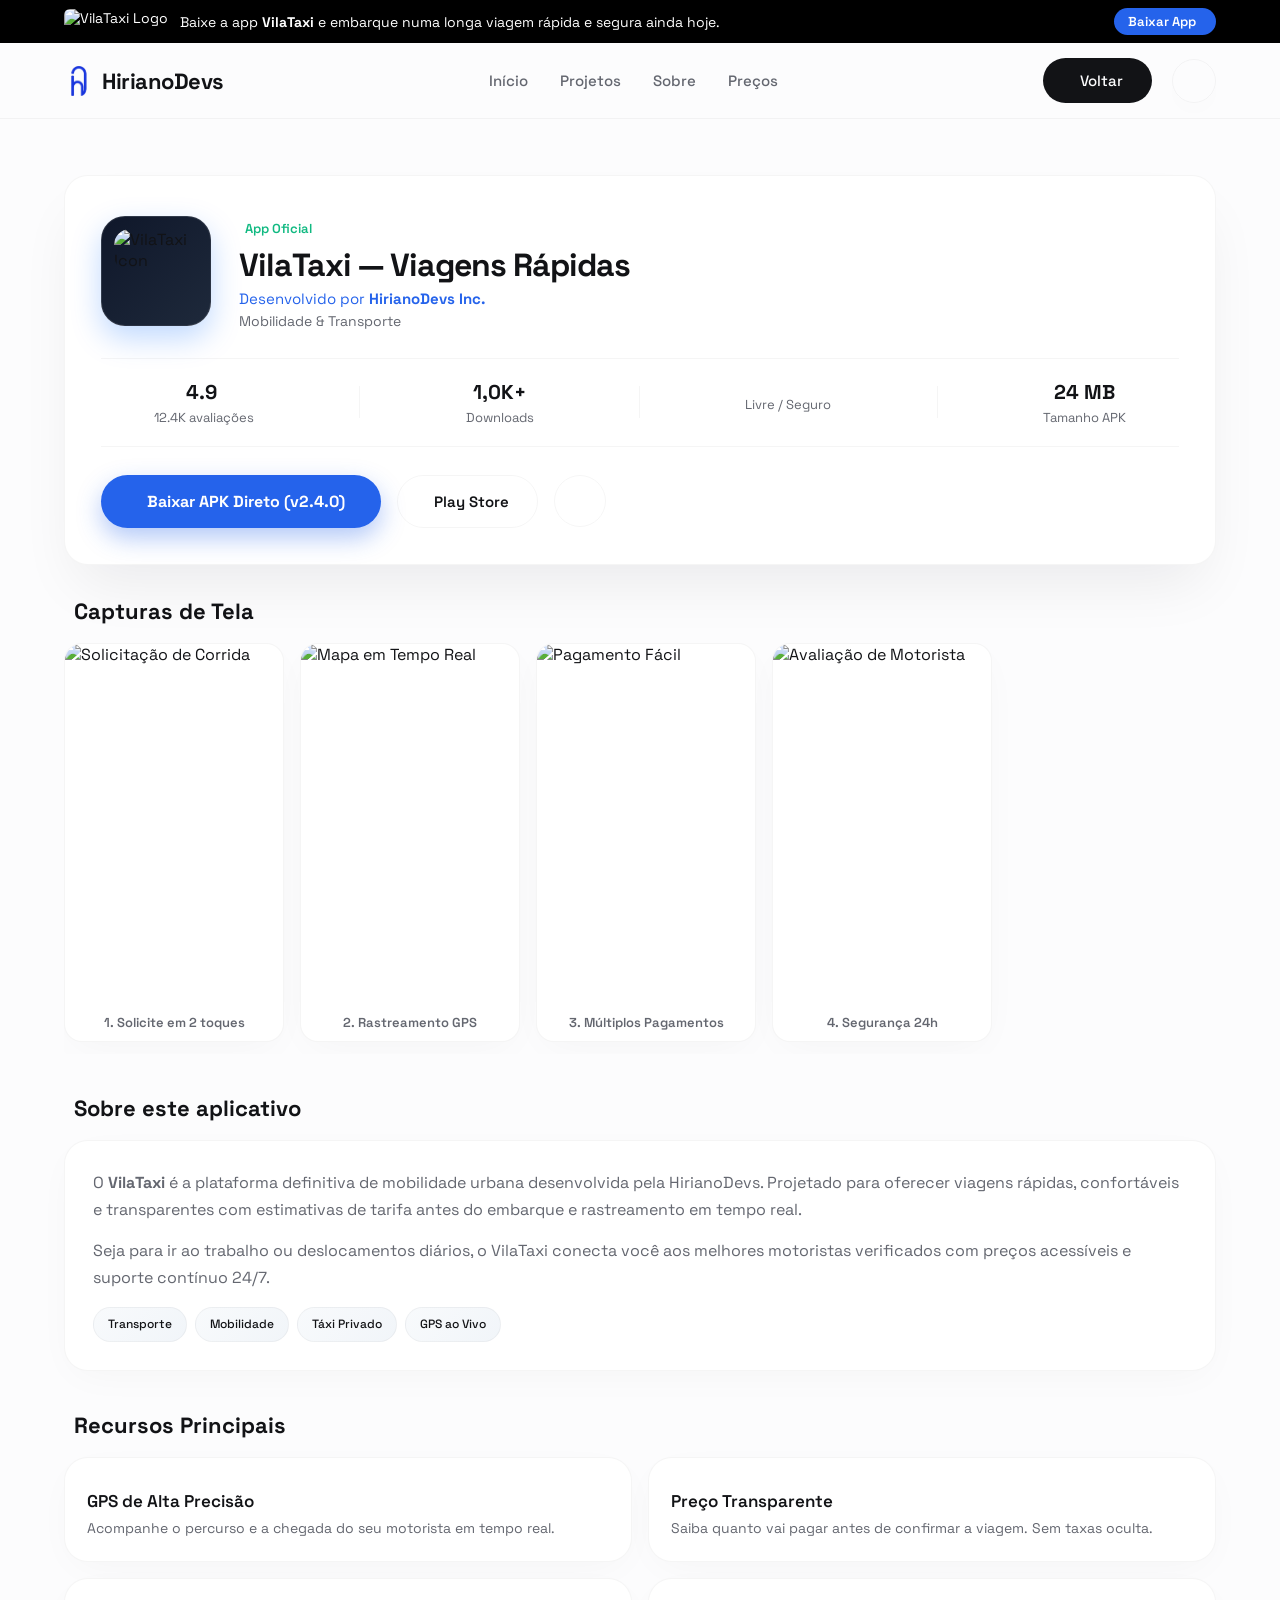
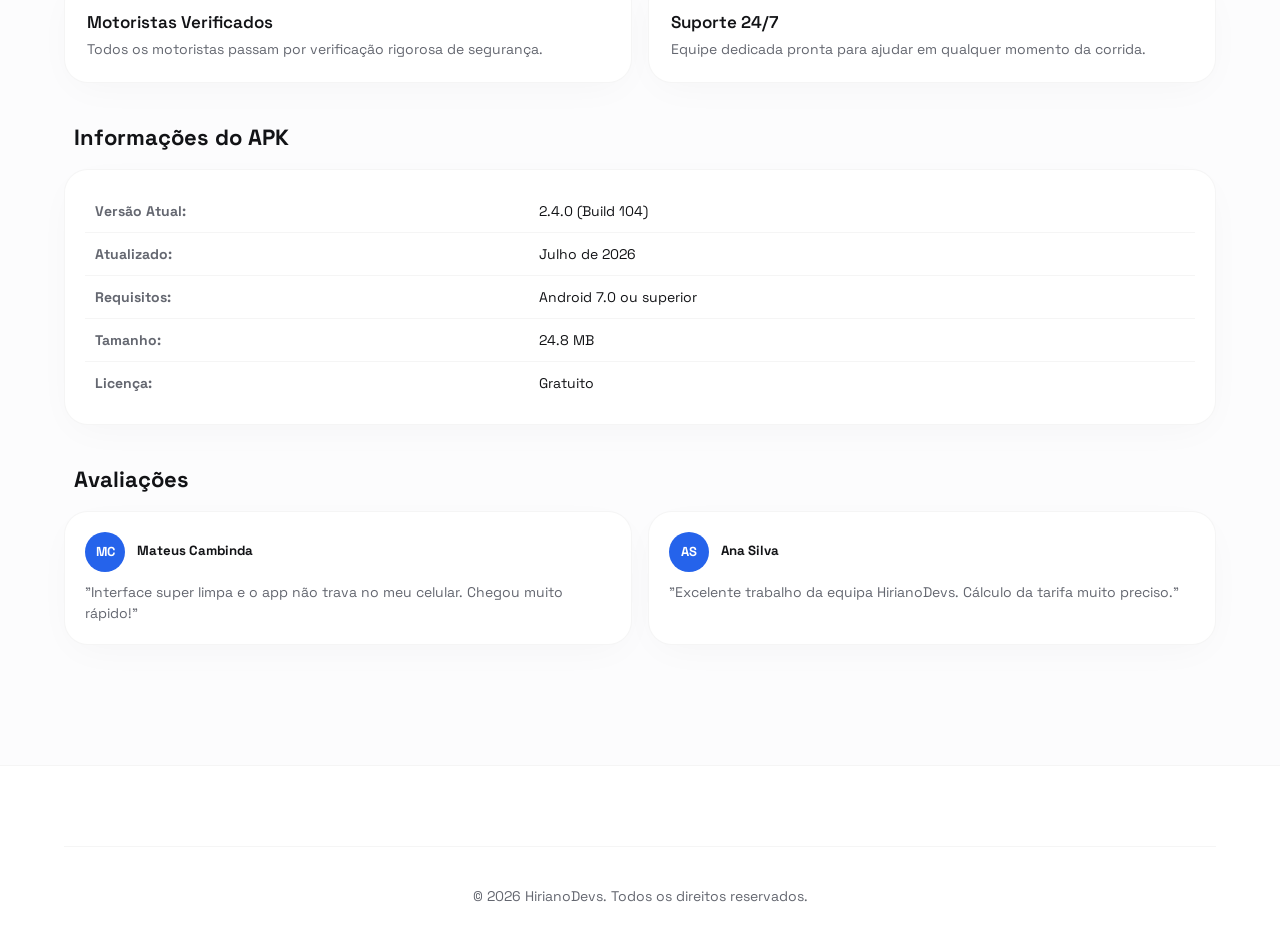
==== commit d39fd24d: "Update index.html" ====
--- a/vilataxi/index.html
+++ b/vilataxi/index.html
@@ -3,13 +3,71 @@
 <head>
     <meta charset="UTF-8">
     <meta name="viewport" content="width=device-width, initial-scale=1.0">
-    <title>VilaTaxi — Aplicativo de Mobilidade Urbana vilankulos | HirianoDevs</title>
-
+
+    <!-- SEO Básico para Google e Motores de Busca -->
+    <title>Baixe VilaTaxi — App de Mobilidade Urbana em Vilankulos</title>
+    <meta name="description" content="Baixe o APK oficial do VilaTaxi! O aplicativo definitivo de mobilidade urbana em Vilankulos. Solicite viagens rápidas, seguras e com rastreamento GPS em tempo real. Desenvolvido por HirianoDevs.">
+    <meta name="keywords" content="VilaTaxi, VilaTaxi APK, mobilidade urbana Vilankulos, taxi Vilankulos, app de transporte Moçambique, baixar VilaTaxi, HirianoDevs">
+    <meta name="author" content="HirianoDevs">
+    <meta name="robots" content="index, follow">
+    <link rel="canonical" href="https://hirianodevs.com/vilataxi/">
+
+    <!-- Cores de Tema Mobile -->
     <meta name="theme-color" content="#0066FF">
     <meta name="apple-mobile-web-app-status-bar-style" content="black-translucent">
-
+    <meta name="msapplication-navbutton-color" content="#0066FF">
+
+    <!-- Favicon e Ícones -->
     <link rel="icon" type="image/png" href="../images/favicon.png">
-
+    <link rel="apple-touch-icon" href="https://i.supaimg.com/0c2919e9-36a7-40d3-ba4e-45bbb4658911/ccfa45b3-053c-4692-838f-c1f5b3a92fce.png">
+
+    <!-- Open Graph / Facebook / WhatsApp / Telegram / LinkedIn (Todas as prévias com a mesma imagem) -->
+    <meta property="og:type" content="website">
+    <meta property="og:url" content="https://hirianodevs.com/vilataxi/">
+    <meta property="og:title" content="Baixe o VilaTaxi — App de Mobilidade Urbana em Vilankulos">
+    <meta property="og:description" content="Viaje com rapidez, segurança e facilidade em Vilankulos. Baixe o APK oficial do VilaTaxi e acompanhe seu motorista em tempo real.">
+    <meta property="og:image" content="https://i.supaimg.com/0c2919e9-36a7-40d3-ba4e-45bbb4658911/ccfa45b3-053c-4692-838f-c1f5b3a92fce.png">
+    <meta property="og:image:secure_url" content="https://i.supaimg.com/0c2919e9-36a7-40d3-ba4e-45bbb4658911/ccfa45b3-053c-4692-838f-c1f5b3a92fce.png">
+    <meta property="og:image:type" content="image/png">
+    <meta property="og:site_name" content="HirianoDevs">
+
+    <!-- Twitter / X Cards -->
+    <meta name="twitter:card" content="summary_large_image">
+    <meta name="twitter:title" content="Baixe o VilaTaxi — App de Mobilidade Urbana em Vilankulos">
+    <meta name="twitter:description" content="Viaje com rapidez, segurança e facilidade em Vilankulos. Baixe o APK oficial do VilaTaxi e acompanhe seu motorista em tempo real.">
+    <meta name="twitter:image" content="https://i.supaimg.com/0c2919e9-36a7-40d3-ba4e-45bbb4658911/ccfa45b3-053c-4692-838f-c1f5b3a92fce.png">
+
+    <!-- Estrutura de Dados JSON-LD para o Google Reconhecer como Aplicação Mobile -->
+    <script type="application/ld+json">
+    {
+      "@context": "https://schema.org",
+      "@type": "MobileApplication",
+      "name": "VilaTaxi",
+      "operatingSystem": "ANDROID",
+      "applicationCategory": "TravelApplication",
+      "fileSize": "24.8MB",
+      "softwareVersion": "2.4.0",
+      "image": "https://i.supaimg.com/0c2919e9-36a7-40d3-ba4e-45bbb4658911/ccfa45b3-053c-4692-838f-c1f5b3a92fce.png",
+      "description": "O VilaTaxi é a plataforma definitiva de mobilidade urbana desenvolvida pela HirianoDevs para viagens rápidas, confortáveis e transparentes em Vilankulos.",
+      "author": {
+        "@type": "Organization",
+        "name": "HirianoDevs",
+        "url": "https://hirianodevs.online/"
+      },
+      "aggregateRating": {
+        "@type": "AggregateRating",
+        "ratingValue": "4.9",
+        "ratingCount": "12400"
+      },
+      "offers": {
+        "@type": "Offer",
+        "price": "0.00",
+        "priceCurrency": "MZN"
+      }
+    }
+    </script>
+
+    <!-- Fontes e Estilos -->
     <link rel="preconnect" href="https://fonts.googleapis.com">
     <link rel="preconnect" href="https://fonts.gstatic.com" crossorigin>
     <link href="https://fonts.googleapis.com/css2?family=Space+Grotesk:wght@400;500;600;700&display=swap" rel="stylesheet">
@@ -89,7 +147,7 @@
                     </div>
                     <div class="stat-divider"></div>
                     <div class="stat-item">
-                        <div class="stat-value">50K+</div>
+                        <div class="stat-value">1,0K+</div>
                         <div class="stat-label">Downloads</div>
                     </div>
                     <div class="stat-divider"></div>
@@ -259,5 +317,8 @@
     </footer>
 
     <script src="../script.js"></script>
+    
+    <script src="script.js"></script>
 </body>
 </html>
+
